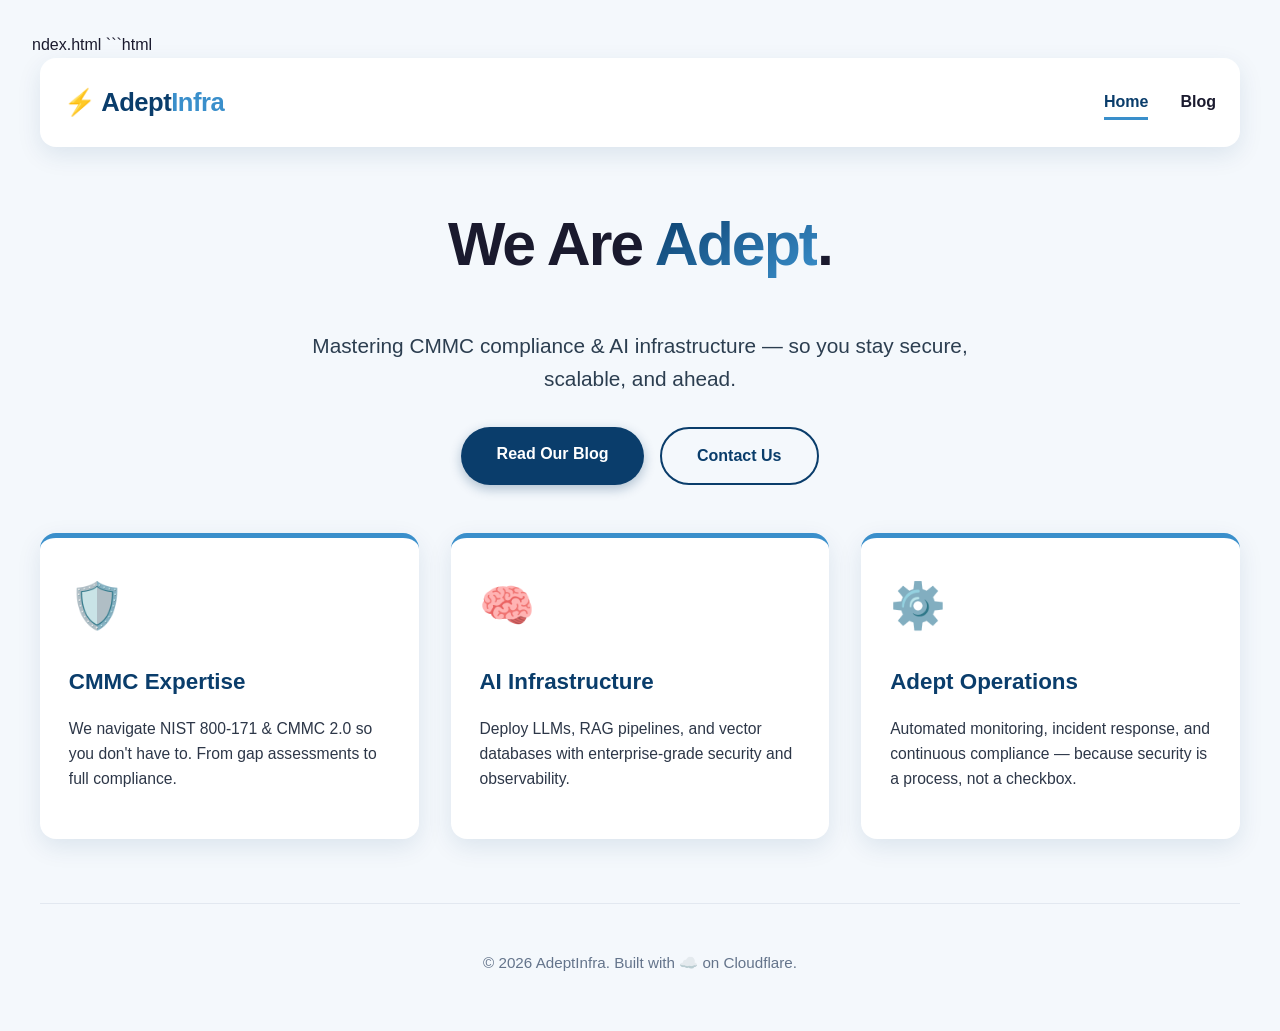
==== index.html @ 6f5c1214 "Add files via upload" ====
ndex.html

```html
<!DOCTYPE html>
<html lang="en">
<head>
<meta charset="UTF-8" />
<meta name="viewport" content="width=device-width, initial-scale=1.0" />
<title>AdeptInfra – CMMC & AI Infrastructure</title>
<link rel="stylesheet" href="style.css" />
</head>
<body>
<header>
<nav>
<div class="logo">⚡ Adept<span>Infra</span></div>
<ul>
<li><a href="index.html" class="active">Home</a></li>
<li><a href="blog.html">Blog</a></li>
</ul>
</nav>
</header>

<main>
<section class="hero">
<h1>We Are <span>Adept</span>.</h1>
<p class="subhead">Mastering CMMC compliance &amp; AI infrastructure — so you stay secure, scalable, and ahead.</p>
<div class="cta-buttons">
<a href="blog.html" class="btn primary">Read Our Blog</a>
<a href="#contact" class="btn secondary">Contact Us</a>
</div>
</section>

<section class="pillars">
<div class="card">
<div class="icon">🛡️</div>
<h3>CMMC Expertise</h3>
<p>We navigate NIST 800-171 &amp; CMMC 2.0 so you don't have to. From gap assessments to full compliance.</p>
</div>
<div class="card">
<div class="icon">🧠</div>
<h3>AI Infrastructure</h3>
<p>Deploy LLMs, RAG pipelines, and vector databases with enterprise-grade security and observability.</p>
</div>
<div class="card">
<div class="icon">⚙️</div>
<h3>Adept Operations</h3>
<p>Automated monitoring, incident response, and continuous compliance — because security is a process, not a checkbox.</p>
</div>
</section>
</main>

<footer>
<p>&copy; 2026 AdeptInfra. Built with <span>☁️</span> on Cloudflare.</p>
</footer>
</body>
</html>
---- style.css ----
style.css

```css
/* --------------------------------------------
Global Reset & Variables
-------------------------------------------- */
* {
margin: 0;
padding: 0;
box-sizing: border-box;
}

:root {
--primary: #0a3d6b; /* deep navy blue */
--primary-light: #1a5f8c;
--primary-glow: #3a8fcb;
--bg: #f4f8fc;
--text: #1a1a2e;
--card-bg: #ffffff;
--shadow: 0 8px 24px rgba(10, 61, 107, 0.10);
--radius: 16px;
}

body {
font-family: 'Inter', -apple-system, BlinkMacSystemFont, 'Segoe UI', Roboto, sans-serif;
background: var(--bg);
color: var(--text);
line-height: 1.6;
padding: 1.5rem;
}

a {
color: var(--primary);
text-decoration: none;
}

/* --------------------------------------------
Header / Navigation
-------------------------------------------- */
header {
max-width: 1200px;
margin: 0 auto 2rem;
}

nav {
display: flex;
justify-content: space-between;
align-items: center;
padding: 1rem 1.5rem;
background: var(--card-bg);
border-radius: var(--radius);
box-shadow: var(--shadow);
}

.logo {
font-size: 1.6rem;
font-weight: 800;
letter-spacing: -0.5px;
color: var(--primary);
}

.logo span {
color: var(--primary-glow);
}

nav ul {
list-style: none;
display: flex;
gap: 2rem;
}

nav ul a {
font-weight: 600;
color: var(--text);
padding: 0.4rem 0;
border-bottom: 3px solid transparent;
transition: 0.2s;
}

nav ul a:hover,
nav ul a.active {
border-bottom-color: var(--primary-glow);
color: var(--primary);
}

/* --------------------------------------------
Hero
-------------------------------------------- */
.hero {
max-width: 900px;
margin: 4rem auto 3rem;
text-align: center;
}

.hero h1 {
font-size: 3.8rem;
font-weight: 900;
letter-spacing: -2px;
line-height: 1.1;
}

.hero h1 span {
background: linear-gradient(145deg, var(--primary), var(--primary-glow));
-webkit-background-clip: text;
-webkit-text-fill-color: transparent;
background-clip: text;
}

.subhead {
font-size: 1.3rem;
color: #2c3e50;
max-width: 700px;
margin: 1.2rem auto 2rem;
}

.cta-buttons {
display: flex;
gap: 1rem;
justify-content: center;
flex-wrap: wrap;
}

.btn {
display: inline-block;
padding: 0.9rem 2.2rem;
border-radius: 50px;
font-weight: 700;
font-size: 1rem;
transition: 0.25s;
}

.btn.primary {
background: var(--primary);
color: #fff;
box-shadow: 0 4px 12px rgba(10, 61, 107, 0.3);
}

.btn.primary:hover {
background: var(--primary-light);
transform: translateY(-2px);
box-shadow: 0 8px 20px rgba(10, 61, 107, 0.35);
}

.btn.secondary {
background: transparent;
color: var(--primary);
border: 2px solid var(--primary);
}

.btn.secondary:hover {
background: var(--primary);
color: #fff;
}

/* --------------------------------------------
Pillars / Cards
-------------------------------------------- */
.pillars {
max-width: 1200px;
margin: 3rem auto;
display: grid;
grid-template-columns: repeat(auto-fit, minmax(260px, 1fr));
gap: 2rem;
}

.card {
background: var(--card-bg);
padding: 2rem 1.8rem;
border-radius: var(--radius);
box-shadow: var(--shadow);
transition: 0.25s;
border-top: 5px solid var(--primary-glow);
}

.card:hover {
transform: translateY(-6px);
box-shadow: 0 12px 32px rgba(10, 61, 107, 0.15);
}

.card .icon {
font-size: 2.8rem;
margin-bottom: 0.8rem;
}

.card h3 {
font-size: 1.4rem;
margin-bottom: 0.6rem;
color: var(--primary);
}

.card p {
color: #2d3748;
font-size: 0.98rem;
}

/* --------------------------------------------
Blog List & Post
-------------------------------------------- */
.page-header {
max-width: 800px;
margin: 2rem auto 2.5rem;
text-align: center;
}

.page-header h1 {
font-size: 2.8rem;
color: var(--primary);
}

.blog-list {
max-width: 800px;
margin: 0 auto;
display: flex;
flex-direction: column;
gap: 2rem;
}

.blog-preview {
background: var(--card-bg);
padding: 1.8rem 2rem;
border-radius: var(--radius);
box-shadow: var(--shadow);
border-left: 6px solid var(--primary-glow);
}

.blog-preview h2 {
font-size: 1.5rem;
margin-bottom: 0.3rem;
}

.blog-preview h2 a {
color: var(--text);
transition: 0.2s;
}

.blog-preview h2 a:hover {
color: var(--primary);
}

.meta {
font-size: 0.9rem;
color: #64748b;
margin-bottom: 0.8rem;
}

.read-more {
display: inline-block;
margin-top: 0.6rem;
font-weight: 700;
color: var(--primary);
border-bottom: 2px solid transparent;
transition: 0.2s;
}

.read-more:hover {
border-bottom-color: var(--primary-glow);
}

/* Post detail */
.post-content {
max-width: 800px;
margin: 0 auto;
background: var(--card-bg);
padding: 2.5rem 3rem;
border-radius: var(--radius);
box-shadow: var(--shadow);
}

.post-content h1 {
font-size: 2.2rem;
color: var(--primary);
line-height: 1.2;
}

.post-content .meta {
font-size: 1rem;
margin: 0.5rem 0 1.8rem;
}

.post-content ul,
.post-content ol {
padding-left: 1.6rem;
margin: 1rem 0;
}

.post-content li {
margin-bottom: 0.5rem;
}

.post-content pre {
background: #1e293b;
color: #e2e8f0;
padding: 1.2rem;
border-radius: 10px;
overflow-x: auto;
font-size: 0.9rem;
margin: 1.2rem 0;
}

.back-link {
display: inline-block;
margin-top: 2.5rem;
font-weight: 600;
color: var(--primary);
}

.back-link:hover {
text-decoration: underline;
}

/* --------------------------------------------
Footer
-------------------------------------------- */
footer {
max-width: 1200px;
margin: 4rem auto 0;
text-align: center;
padding: 2rem 0 0.5rem;
border-top: 1px solid #e2e8f0;
color: #64748b;
font-size: 0.95rem;
}

footer span {
color: var(--primary-glow);
}

/* --------------------------------------------
Responsive
-------------------------------------------- */
@media (max-width: 700px) {
nav {
flex-direction: column;
gap: 0.8rem;
padding: 1rem;
}
nav ul {
gap: 1.2rem;
flex-wrap: wrap;
justify-content: center;
}
.hero h1 {
font-size: 2.6rem;
}
.subhead {
font-size: 1.1rem;
}
.post-content {
padding: 1.8rem;
}
.post-content h1 {
font-size: 1.7rem;
}
}
```
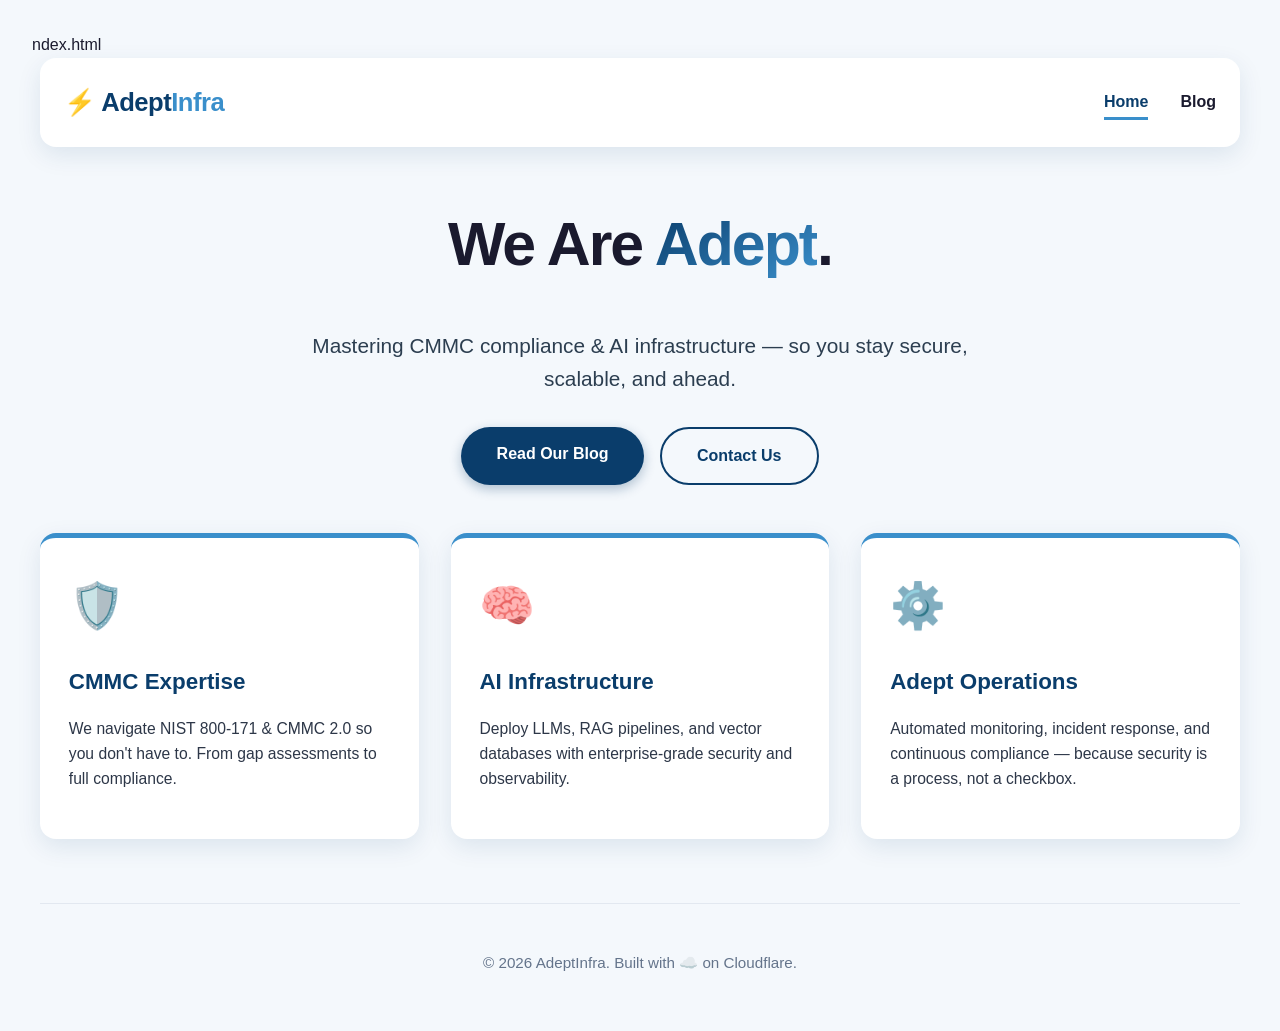
==== commit f439f7c8: "Change contact link to mailto format Updated the contact link to use a mailto link for email communi" ====
--- a/index.html
+++ b/index.html
@@ -1,6 +1,5 @@
 ndex.html
 
-```html
 <!DOCTYPE html>
 <html lang="en">
 <head>
@@ -26,7 +25,7 @@
 <p class="subhead">Mastering CMMC compliance &amp; AI infrastructure — so you stay secure, scalable, and ahead.</p>
 <div class="cta-buttons">
 <a href="blog.html" class="btn primary">Read Our Blog</a>
-<a href="#contact" class="btn secondary">Contact Us</a>
+<a href="mailto:your@email.com" class="btn secondary">Contact Us</a>
 </div>
 </section>
 
@@ -53,4 +52,4 @@
 <p>&copy; 2026 AdeptInfra. Built with <span>☁️</span> on Cloudflare.</p>
 </footer>
 </body>
-</html>+</html>
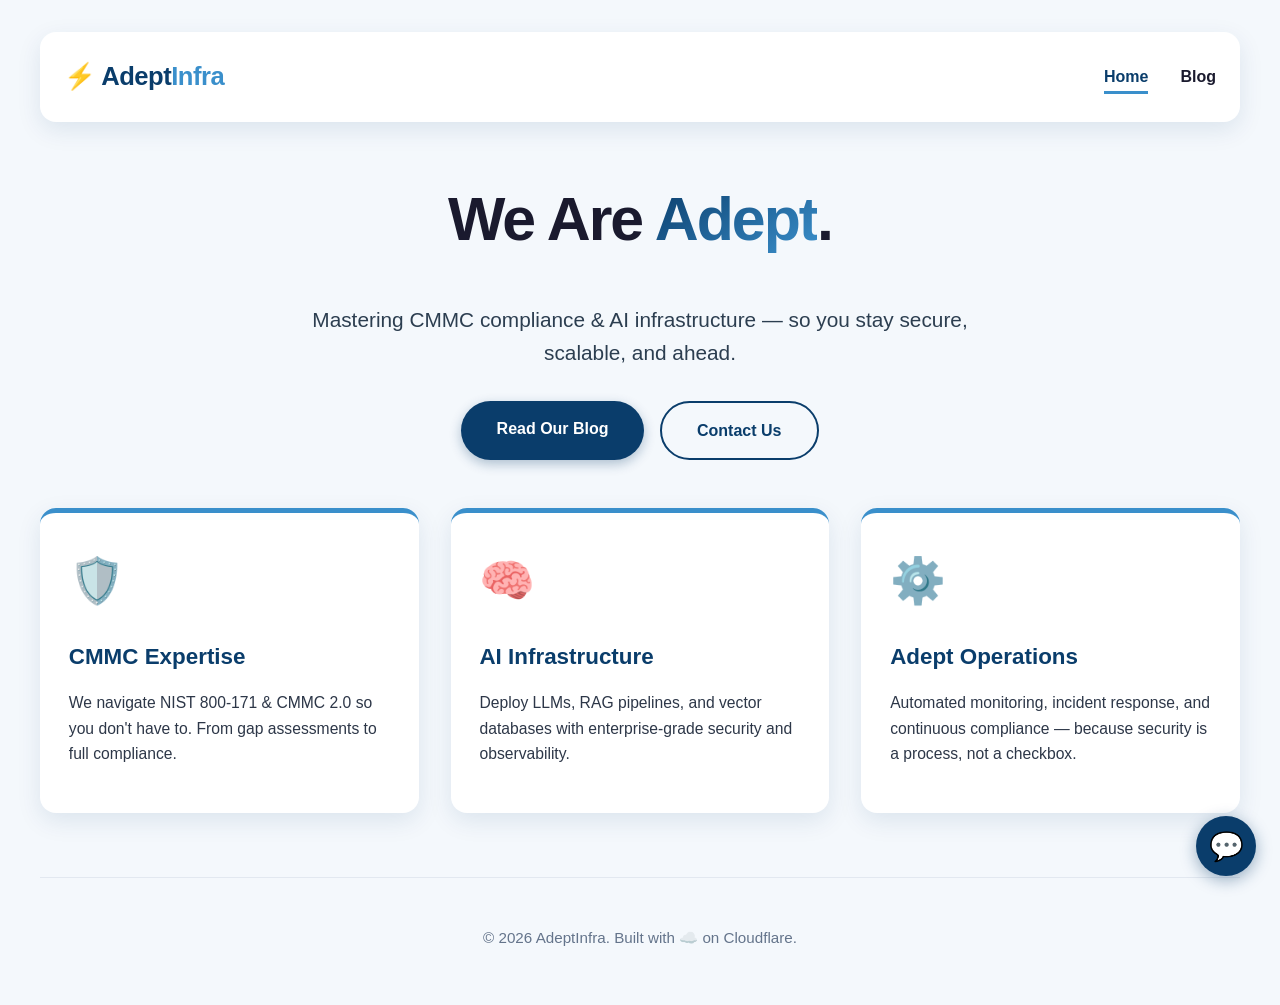
==== commit 333dfee8: "Implement floating chat widget in index.html Added a floating chat widget for user interaction." ====
--- a/index.html
+++ b/index.html
@@ -1,5 +1,3 @@
-ndex.html
-
 <!DOCTYPE html>
 <html lang="en">
 <head>
@@ -51,5 +49,319 @@
 <footer>
 <p>&copy; 2026 AdeptInfra. Built with <span>☁️</span> on Cloudflare.</p>
 </footer>
+
+<!-- ============================================================
+AI CHATBOT – Floating Chat Widget
+⚠️ UPDATE THE WORKER_URL BELOW WITH YOUR ACTUAL URL
+============================================================ -->
+<style>
+/* Chat Button */
+#chat-toggle {
+position: fixed;
+bottom: 24px;
+right: 24px;
+width: 60px;
+height: 60px;
+border-radius: 50%;
+background: #0a3d6b;
+color: white;
+border: none;
+font-size: 28px;
+cursor: pointer;
+box-shadow: 0 4px 16px rgba(10, 61, 107, 0.4);
+z-index: 9999;
+transition: all 0.3s ease;
+}
+#chat-toggle:hover {
+transform: scale(1.08);
+box-shadow: 0 6px 24px rgba(10, 61, 107, 0.6);
+}
+
+/* Chat Window */
+#chat-window {
+position: fixed;
+bottom: 100px;
+right: 24px;
+width: 380px;
+max-width: 90vw;
+height: 500px;
+max-height: 70vh;
+background: white;
+border-radius: 20px;
+box-shadow: 0 12px 48px rgba(0, 0, 0, 0.2);
+display: none;
+flex-direction: column;
+overflow: hidden;
+z-index: 9998;
+border: 1px solid #e2e8f0;
+}
+#chat-window.open {
+display: flex;
+}
+
+/* Chat Header */
+#chat-header {
+background: #0a3d6b;
+color: white;
+padding: 16px 20px;
+display: flex;
+justify-content: space-between;
+align-items: center;
+font-weight: 700;
+font-size: 16px;
+}
+#chat-close {
+background: none;
+border: none;
+color: white;
+font-size: 22px;
+cursor: pointer;
+opacity: 0.8;
+}
+#chat-close:hover {
+opacity: 1;
+}
+
+/* Chat Messages */
+#chat-messages {
+flex: 1;
+padding: 16px 18px;
+overflow-y: auto;
+background: #f8fafc;
+display: flex;
+flex-direction: column;
+gap: 10px;
+}
+.message {
+max-width: 85%;
+padding: 10px 14px;
+border-radius: 14px;
+font-size: 15px;
+line-height: 1.5;
+word-wrap: break-word;
+}
+.message.user {
+background: #0a3d6b;
+color: white;
+align-self: flex-end;
+border-bottom-right-radius: 4px;
+}
+.message.bot {
+background: white;
+color: #1a1a2e;
+align-self: flex-start;
+border-bottom-left-radius: 4px;
+box-shadow: 0 1px 4px rgba(0,0,0,0.06);
+border: 1px solid #e2e8f0;
+}
+.message.bot strong {
+color: #0a3d6b;
+}
+.typing-indicator {
+color: #94a3b8;
+font-size: 14px;
+padding: 4px 14px;
+align-self: flex-start;
+}
+
+/* Chat Input */
+#chat-input-area {
+display: flex;
+padding: 12px 16px;
+gap: 10px;
+border-top: 1px solid #e2e8f0;
+background: white;
+}
+#chat-input {
+flex: 1;
+padding: 10px 14px;
+border: 1px solid #d1d5db;
+border-radius: 30px;
+font-size: 15px;
+outline: none;
+transition: 0.2s;
+}
+#chat-input:focus {
+border-color: #0a3d6b;
+box-shadow: 0 0 0 3px rgba(10, 61, 107, 0.15);
+}
+#chat-send {
+background: #0a3d6b;
+color: white;
+border: none;
+border-radius: 30px;
+padding: 10px 20px;
+font-weight: 600;
+cursor: pointer;
+transition: 0.2s;
+}
+#chat-send:hover {
+background: #1a5f8c;
+}
+#chat-send:disabled {
+opacity: 0.5;
+cursor: not-allowed;
+}
+
+/* Quick suggestions */
+.suggestions {
+padding: 8px 16px 12px;
+display: flex;
+flex-wrap: wrap;
+gap: 6px;
+background: #f8fafc;
+border-top: 1px solid #e2e8f0;
+}
+.suggestion-btn {
+background: white;
+border: 1px solid #d1d5db;
+border-radius: 20px;
+padding: 4px 14px;
+font-size: 13px;
+color: #0a3d6b;
+cursor: pointer;
+transition: 0.2s;
+}
+.suggestion-btn:hover {
+background: #0a3d6b;
+color: white;
+border-color: #0a3d6b;
+}
+
+@media (max-width: 480px) {
+#chat-window {
+bottom: 80px;
+right: 12px;
+width: calc(100vw - 24px);
+height: 60vh;
+}
+}
+</style>
+
+<!-- Chat HTML -->
+<button id="chat-toggle" aria-label="Chat with AdeptBot">💬</button>
+
+<div id="chat-window">
+<div id="chat-header">
+<span>🤖 AdeptBot</span>
+<button id="chat-close">✕</button>
+</div>
+<div id="chat-messages">
+<div class="message bot">
+👋 Hi! I'm AdeptBot. Ask me about <strong>CMMC compliance</strong>, <strong>AI infrastructure</strong>, or anything related to secure cloud operations.
+</div>
+</div>
+<div id="chat-input-area">
+<input type="text" id="chat-input" placeholder="Ask me anything..." />
+<button id="chat-send">Send</button>
+</div>
+<div class="suggestions">
+<button class="suggestion-btn">What is CMMC?</button>
+<button class="suggestion-btn">NIST 800-171 basics</button>
+<button class="suggestion-btn">RAG pipeline</button>
+<button class="suggestion-btn">Workers AI</button>
+</div>
+</div>
+
+<script>
+// ============================================================
+// CHATBOT LOGIC
+// ============================================================
+// ⚠️ UPDATE THIS URL with your actual Worker URL
+const WORKER_URL = 'https://ai-chatbotv2.adeptscomer.workers.dev';
+
+const toggle = document.getElementById('chat-toggle');
+const chatWindow = document.getElementById('chat-window');
+const closeBtn = document.getElementById('chat-close');
+const input = document.getElementById('chat-input');
+const sendBtn = document.getElementById('chat-send');
+const messages = document.getElementById('chat-messages');
+
+// Toggle chat window
+toggle.addEventListener('click', () => {
+chatWindow.classList.toggle('open');
+});
+closeBtn.addEventListener('click', () => {
+chatWindow.classList.remove('open');
+});
+
+// Quick suggestion buttons
+document.querySelectorAll('.suggestion-btn').forEach(btn => {
+btn.addEventListener('click', () => {
+input.value = btn.textContent;
+sendMessage();
+});
+});
+
+// Send on Enter key
+input.addEventListener('keydown', (e) => {
+if (e.key === 'Enter') sendMessage();
+});
+sendBtn.addEventListener('click', sendMessage);
+
+async function sendMessage() {
+const question = input.value.trim();
+if (!question) return;
+
+// Add user message to chat
+addMessage('user', question);
+input.value = '';
+sendBtn.disabled = true;
+
+// Show typing indicator
+const typingId = addTypingIndicator();
+
+try {
+const response = await fetch(WORKER_URL, {
+method: 'POST',
+headers: { 'Content-Type': 'application/json' },
+body: JSON.stringify({ message: question })
+});
+
+const data = await response.json();
+
+// Remove typing indicator
+removeTypingIndicator(typingId);
+
+if (data.error) {
+addMessage('bot', '⚠️ ' + data.error);
+} else {
+addMessage('bot', data.reply);
+}
+} catch (error) {
+removeTypingIndicator(typingId);
+addMessage('bot', '⚠️ Sorry, I\'m having trouble connecting. Please try again later.');
+console.error('Chat error:', error);
+}
+
+sendBtn.disabled = false;
+messages.scrollTop = messages.scrollHeight;
+}
+
+function addMessage(role, text) {
+const div = document.createElement('div');
+div.className = `message ${role}`;
+div.innerHTML = text.replace(/\n/g, '<br>');
+messages.appendChild(div);
+messages.scrollTop = messages.scrollHeight;
+return div;
+}
+
+function addTypingIndicator() {
+const div = document.createElement('div');
+div.className = 'typing-indicator';
+div.textContent = 'AdeptBot is thinking...';
+messages.appendChild(div);
+messages.scrollTop = messages.scrollHeight;
+return div;
+}
+
+function removeTypingIndicator(element) {
+if (element && element.parentNode) {
+element.parentNode.removeChild(element);
+}
+}
+</script>
 </body>
 </html>
+
